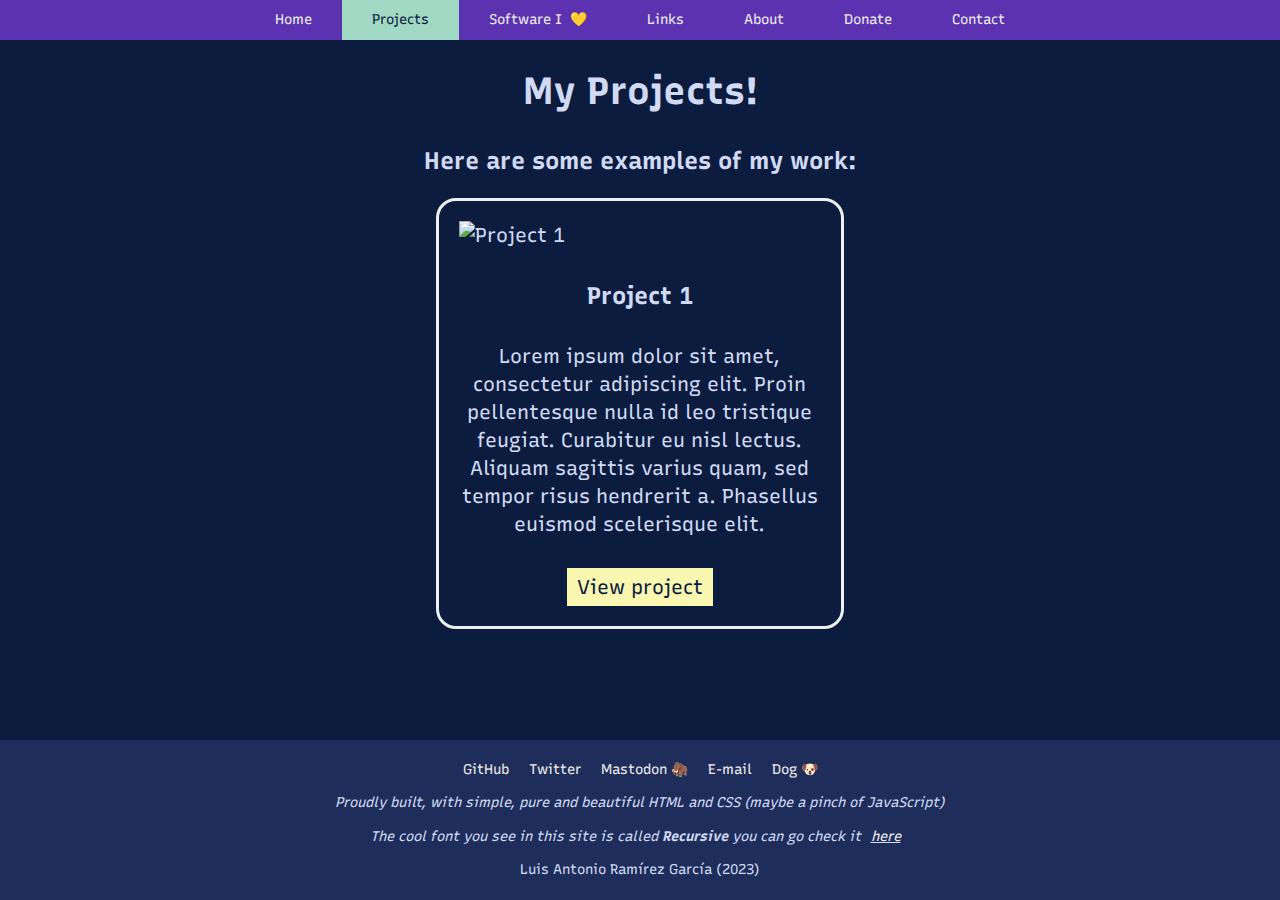
==== projects/index.html @ 69f88235 "chore: rearrange folder structure" ====
<!DOCTYPE html>
<html lang="en">

<head>
  <meta charset="UTF-8">
  <title>Projects | Tony Ram&iacute;rez</title>
  <meta name="viewport" content="width=device-width, initial-scale=1">
  <link rel="stylesheet" href="../css/normalize.css">
  <link rel="stylesheet" href="../css/styles.css">
  <link rel="preconnect" href="https://fonts.gstatic.com">
  <link rel="stylesheet" href="https://cdnjs.cloudflare.com/ajax/libs/font-awesome/4.7.0/css/font-awesome.min.css">
  <link href="https://fonts.googleapis.com/css2?family=Recursive:wght@300;500;700;800&display=swap" rel="stylesheet">
  <script src="js/script.js"></script>
</head>

<body>
  <!-- Navbar -->
  <header>
    <nav id="myNavbar">
      <a href="../index.html">Home</a>
      <a href="../projects/index.html" class="active">Projects</a>
      <a href="../used-software/index.html">Software I&nbsp; 💛</a>
      <a href="../links/index.html">Links</a>
      <a href="../about/index.html">About</a>
      <a href="../donate/index.html">Donate</a>
      <a href="../contact/index.html">Contact</a>
      <a href="javascript:void(0);" class="hamburger" onclick="navMenu()">
        <i class="fa fa-bars" id="myHamburger"></i>
      </a>
  </header>

  <!-- Main content -->
  <main>
    <header>
      <h1>My Projects!</h1>
      <h2>Here are some examples of my work:</h2>
      <!-- TODO: add content -->
    </header>

    <section class="project-rows">
    <div class="entry">
      <img src="https://via.placeholder.com/600x600" alt="Project 1">
      <h2>Project 1</h2>
      <p>Lorem ipsum dolor sit amet, consectetur adipiscing elit. Proin pellentesque nulla id leo tristique feugiat.
        Curabitur eu nisl lectus. Aliquam sagittis varius quam, sed tempor risus hendrerit a. Phasellus euismod
        scelerisque elit.</p>
      <a href="#">View project</a>
    </div>
    </section>
  </main>

  <!-- Footer -->
  <footer>
    <a href="https://github.com/Croobat" target="_blank">GitHub</a>
    <a href="https://twitter.com/tony_tongolele" target="_blank">Twitter</a>
    <a rel="me" href="https://mastodon.social/@croobat" target="_blank">Mastodon 🦣</a>
    <a href="mailto:tonyramirez.business@outlook.com?subject=Visit%20from%20website&body=Hi%20Tony!">E-mail</a>
    <a href="https://peluchin.croobat.com" target="_blank">Dog 🐶</a>
    <p class="footer-note"><i>Proudly built, with simple, pure and beautiful HTML and CSS (maybe a pinch of
        JavaScript)</i></p>
    <p class="footer-note">
      <i>
        The cool font you see in this site is called
        <b>Recursive</b>
        you can go check it<u><a href="https://www.recursive.design/" target="_blank">here</a></u>
      </i>
    </p>
    <p class="footer-note">Luis Antonio Ram&iacute;rez Garc&iacute;a (2023)</p>
  </footer>
</body>

</html>
---- css/styles.css ----
:root {
  font-size: 62.5%;

  --primary-color: #5B33B0;
  --secondary-color: #1E2D59;
  --tertiary-color: #A2D9C4;
  --dark-color: #0C1C3E;
  --light-color: #EEEEEE;
  --yellow-color: #F9F7AF;
  --pink-color: #FFA3D7;
  --blue-color: #8BE9FD;
  --orange-color: #FFB48E;
  --text-color: #D0DAF5;

  --fs-xl: 2.8rem;
  --fs-lg: 2.0rem;
  --fs-md: 1.6rem;
  --fs-sm: 1.2rem;
}

@media only screen and (min-width: 768px) {
  :root {
    --fs-xl: 3.8rem;
    --fs-lg: 2.4rem;
    --fs-md: 2rem;
    --fs-sm: 1.4rem;
  }
}

@media only screen and (min-width: 1366px) {
  :root {
    --fs-xl: 4.8rem;
    --fs-lg: 3rem;
    --fs-md: 2.2rem;
    --fs-sm: 1.6rem;
  }
}


html, body {
  height: 100%;
  line-height: 1.4;
}

html {
  font-family: "Recursive", sans-serif;
  background-color: var(--dark-color);
}

body {
  font-size: var(--fs-md);
  min-height: 100%;
  display: flex;
  flex-direction: column;
}

header {
  width: 100%;
}

nav {
  background-color: var(--primary-color);
  display: flex;
  justify-content: space-between;
  align-items: center;
  position: fixed;
  top: 0;
  width: 100%;
  z-index: 1;
  overflow: hidden;
  text-wrap: nowrap;
}
nav a {
  font-size: var(--fs-sm);
  color: var(--light-color);
  display: block;
  padding: 10px 30px;
  text-decoration: none;
  text-align: center;
  float: left;
  transition: 0.2s;
}
nav a:hover {
  background-color: var(--tertiary-color);
  color: black;
}
nav a.active {
  background-color: var(--tertiary-color);
  color: var(--dark-color);
}

strong {
  font-weight: bold;
  color: var(--pink-color);
}

em {
  font-style: italic;
  color: var(--blue-color);
}

.link-list {
  max-width: 70ch;
}

@media only screen and (max-width: 768px) {
  nav a:not(:first-child) {
    display: none;
  }
  nav a:first-child:not(.active) {
    background-color: var(--yellow-color);
    color: var(--dark-color);
  }
  nav a.hamburger {
    float: right;
    display: block;
  }

  nav.responsive {
    position: fixed;
    display: block;
  }

  nav.responsive :not(:first-child):not(:last-child) {
    padding: 25px 30px;
    transition: 0.2s;
  }
  nav.responsive a {
    float: none;
    display: block;
    text-align: left;
  }
  nav.responsive a.hamburger {
    color: var(--dark-color);
    position: absolute;
    right: 0;
    top: 0;
  }
}

main {
  background-color: var(--dark-color);
  color: var(--text-color);
  padding: 40px 20px;
  display: flex;
  flex-direction: column;
  flex-wrap: wrap;
  justify-content: space-evenly;
  align-items: center;
}
main h1 {
  text-align: center;
  font-size: var(--fs-xl);
}
main h2 {
  text-align: center;
  font-size: var(--fs-lg);
}
main h3 {
  color: var(--orange-color);
  font-size: var(--fs-lg);
}
main p {
  font-size: var(--fs-md);
  margin-bottom: 20px;
  max-width: 70ch;
}
main a {
  color: var(--yellow-color);
}

.entry {
  display: flex;
  flex-direction: column;
  align-items: center;
  margin-bottom: 20px;
  border: 3px solid var(--light-color);
  border-radius: 20px;
  padding: 20px;
  margin: 0 20px 50px 20px;
}
.entry img {
  max-width: 100%;
  margin-bottom: 10px;
}
.entry h2 {
  font-size: var(--fs-lg);
  margin-bottom: 10px;
}
.entry p {
  font-size: var(--fs-md);
  text-align: center;
}
.entry a {
  background-color: var(--yellow-color);
  color: var(--dark-color);
  padding: 5px 10px;
  text-decoration: none;
  margin-top: 10px;
}

footer {
  background-color: var(--secondary-color);
  font-size: var(--fs-sm);
  display: flex;
  flex-wrap: wrap;
  justify-content: center;
  align-items: center;
  padding: 20px 0;
  width: 100%;
  margin-top: auto;
}
.footer-note {
  color: var(--text-color);
  text-align: center;
  width: 100%;
  margin-bottom: 0;
}
footer a {
  color: var(--light-color);
  text-decoration: none;
  margin: 0 10px;
}

.hero {
  display: flex;
  flex-direction: column-reverse;
  text-align: center;
}
.hero p {
  text-align: left;
}
.hero img {
  max-width: 50%;
  vertical-align: middle;
  margin-bottom: 20px;
  border-radius: 50%;
  width: 100%;
}
.hero div:first-child {
  flex-basis: 65%;
  padding: 0 1rem;
}
.hero div:last-child {
  flex-basis: 35%;
}


@media only screen and (min-width: 768px) {
  nav {
    justify-content: center;
  }

  nav .hamburger {
    display: none;
  }

  .entry {
    width: 40%;
    margin: 0 10px 50px 10px;
  }
  .entry img {
    width: 100%;
  }

  .hero {
    flex-direction: row;
    align-items: center;
  }
  .hero img {
    max-width: 300px;
  }

  .project-rows {
    display: flex;
    flex-direction: row;
    flex-wrap: wrap;
    justify-content: space-evenly;
    align-items: center;
  }
}


@media only screen and (min-width: 1366px) {
  main {
    padding: 50px;
  }
  .entry {
    border: 4px solid var(--light-color);
    width: 28%;
    margin: 0 10px 50px 10px;
  }

  .hero img {
    max-width: 400px;
  }
}
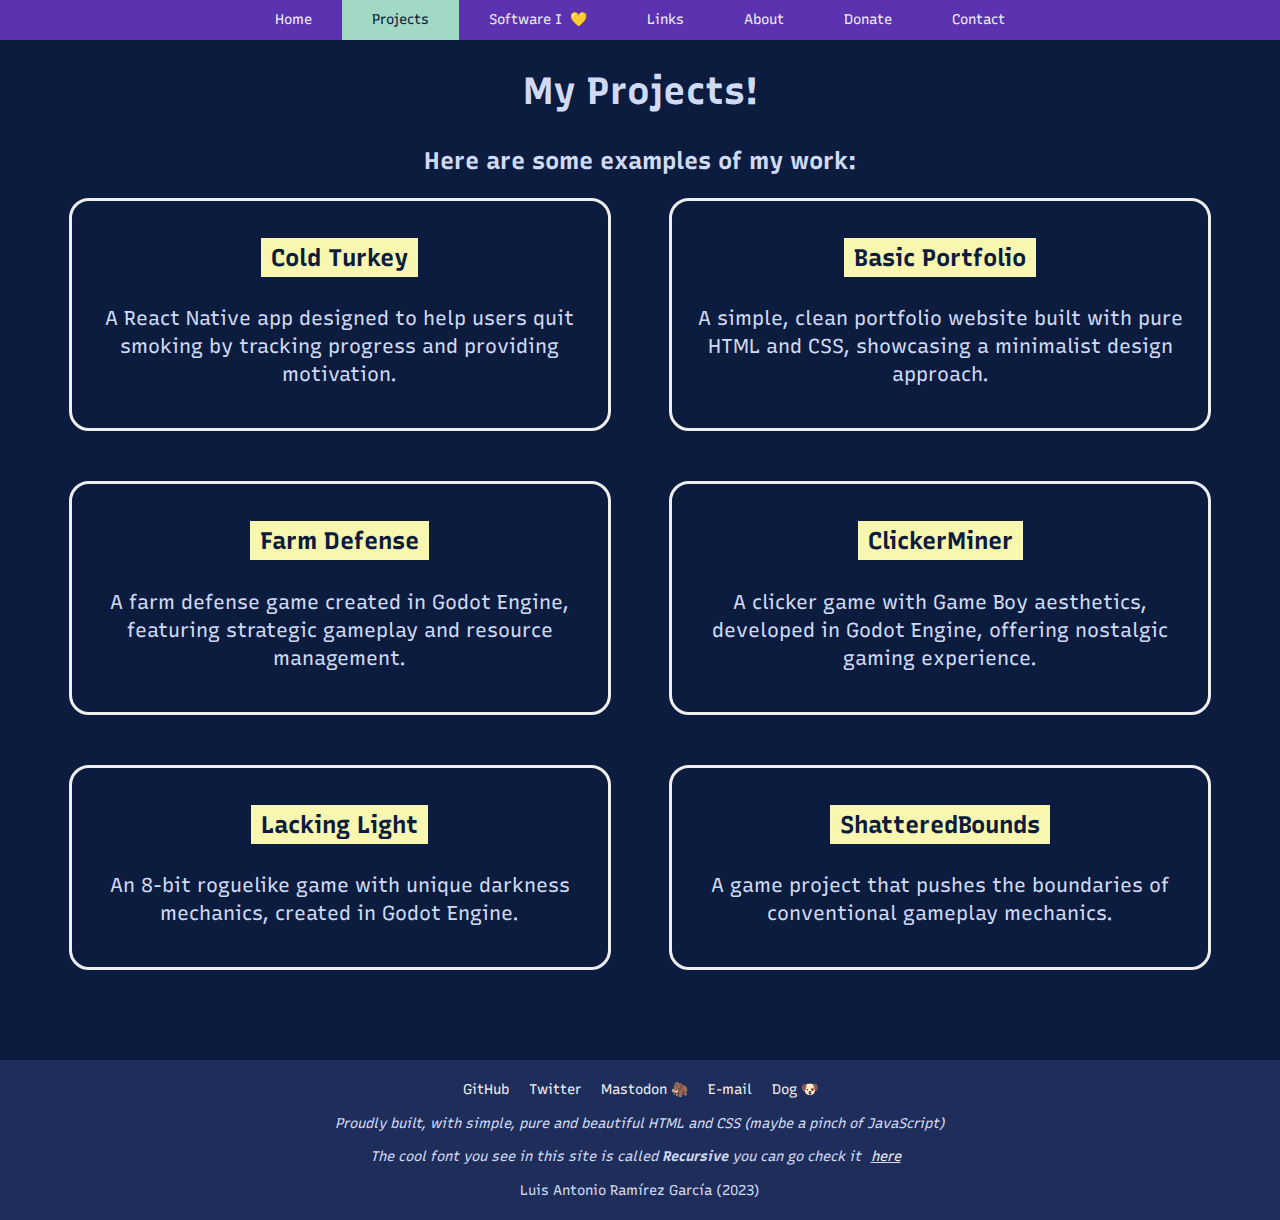
==== commit 3b7e7976: "feat(projects): Add project links to GitHub repositories" ====
--- a/projects/index.html
+++ b/projects/index.html
@@ -38,14 +38,35 @@
     </header>
 
     <section class="project-rows">
-    <div class="entry">
-      <img src="https://via.placeholder.com/600x600" alt="Project 1">
-      <h2>Project 1</h2>
-      <p>Lorem ipsum dolor sit amet, consectetur adipiscing elit. Proin pellentesque nulla id leo tristique feugiat.
-        Curabitur eu nisl lectus. Aliquam sagittis varius quam, sed tempor risus hendrerit a. Phasellus euismod
-        scelerisque elit.</p>
-      <a href="#">View project</a>
-    </div>
+      <div class="entry">
+        <h2><a href="https://github.com/croobat/cold-turkey" target="_blank">Cold Turkey</a></h2>
+        <p>A React Native app designed to help users quit smoking by tracking progress and providing motivation.</p>
+      </div>
+
+      <div class="entry">
+        <h2><a href="https://github.com/croobat/basic-portfolio" target="_blank">Basic Portfolio</a></h2>
+        <p>A simple, clean portfolio website built with pure HTML and CSS, showcasing a minimalist design approach.</p>
+      </div>
+
+      <div class="entry">
+        <h2><a href="https://github.com/croobat/Farm-Defense" target="_blank">Farm Defense</a></h2>
+        <p>A farm defense game created in Godot Engine, featuring strategic gameplay and resource management.</p>
+      </div>
+
+      <div class="entry">
+        <h2><a href="https://github.com/croobat/ClickerMiner" target="_blank">ClickerMiner</a></h2>
+        <p>A clicker game with Game Boy aesthetics, developed in Godot Engine, offering nostalgic gaming experience.</p>
+      </div>
+
+      <div class="entry">
+        <h2><a href="https://github.com/croobat/lacking-light" target="_blank">Lacking Light</a></h2>
+        <p>An 8-bit roguelike game with unique darkness mechanics, created in Godot Engine.</p>
+      </div>
+
+      <div class="entry">
+        <h2><a href="https://github.com/croobat/ShatteredBounds" target="_blank">ShatteredBounds</a></h2>
+        <p>A game project that pushes the boundaries of conventional gameplay mechanics.</p>
+      </div>
     </section>
   </main>
 
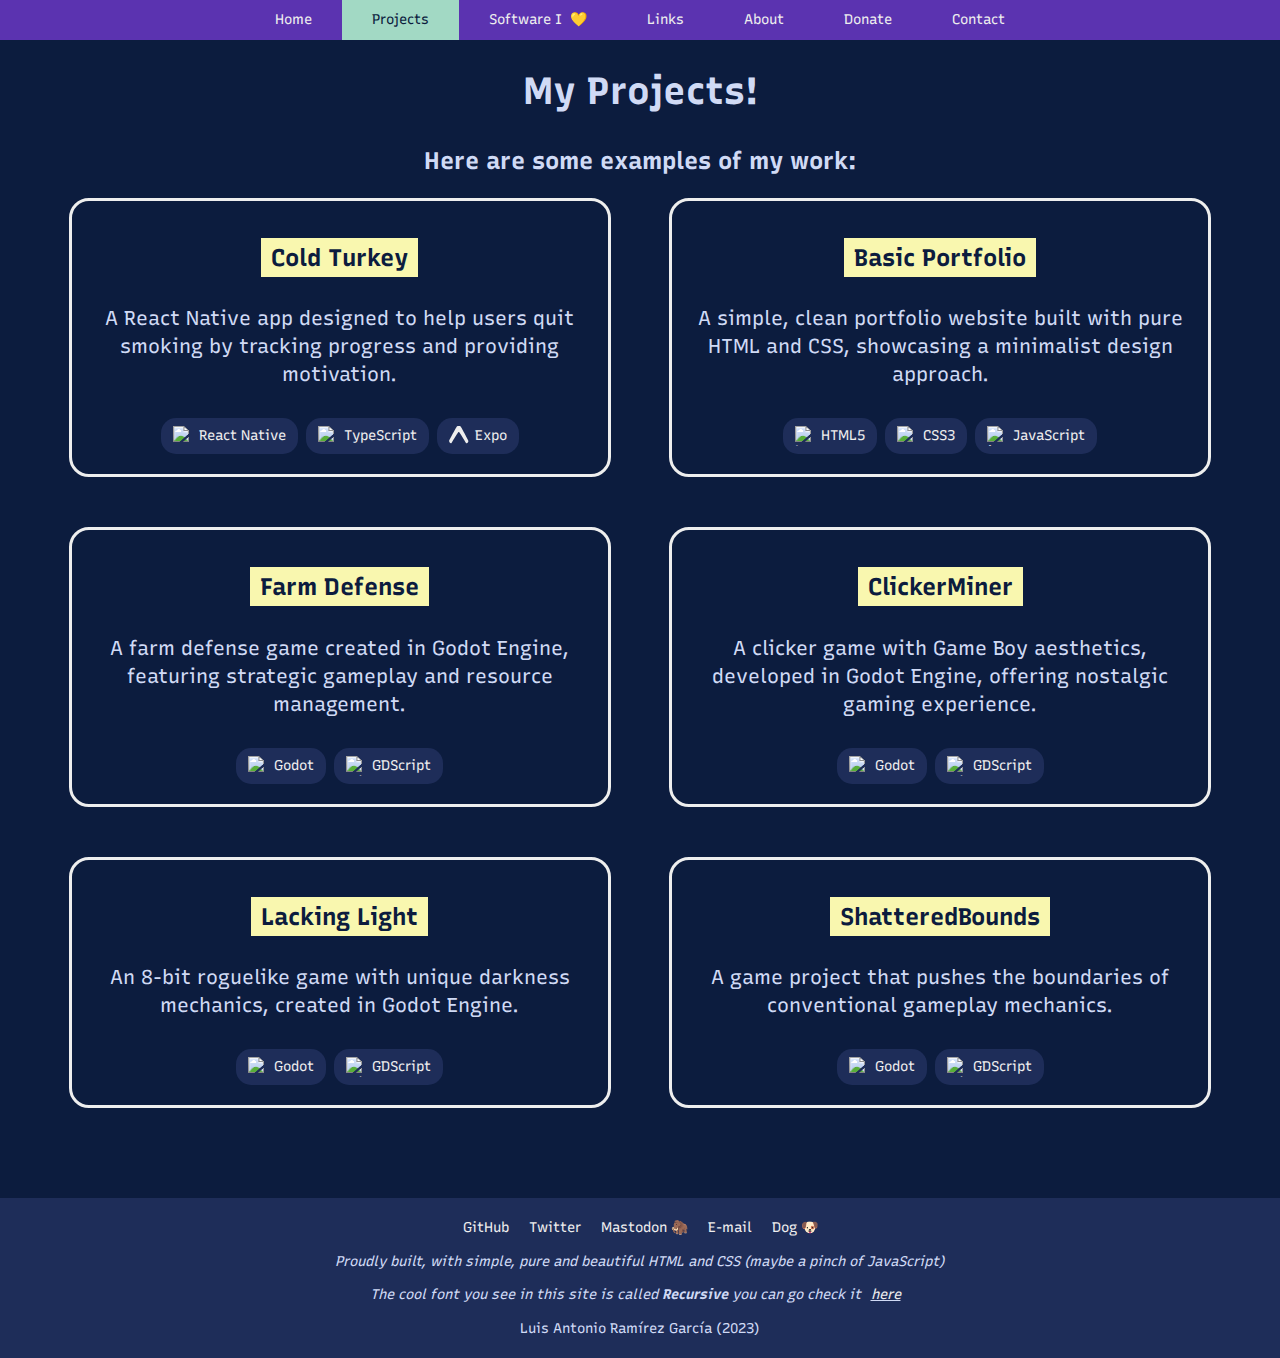
==== commit 79d0e100: "feat(projects): add tech tags to project entries" ====
--- a/projects/index.html
+++ b/projects/index.html
@@ -10,6 +10,7 @@
   <link rel="preconnect" href="https://fonts.gstatic.com">
   <link rel="stylesheet" href="https://cdnjs.cloudflare.com/ajax/libs/font-awesome/4.7.0/css/font-awesome.min.css">
   <link href="https://fonts.googleapis.com/css2?family=Recursive:wght@300;500;700;800&display=swap" rel="stylesheet">
+  <script src="https://cdn.jsdelivr.net/npm/simple-icons@v11.0.0/dist/simple-icons.min.js"></script>
   <script src="js/script.js"></script>
 </head>
 
@@ -41,31 +42,101 @@
       <div class="entry">
         <h2><a href="https://github.com/croobat/cold-turkey" target="_blank">Cold Turkey</a></h2>
         <p>A React Native app designed to help users quit smoking by tracking progress and providing motivation.</p>
+        <div class="tech-tags">
+          <span class="tag">
+            <img src="https://raw.githubusercontent.com/devicons/devicon/1119b9f84c0290e0f0b38982099a2bd027a48bf1/icons/react/react-original.svg" alt="react" width="20" height="20"/>
+            React Native
+          </span>
+          <span class="tag">
+            <img src="https://raw.githubusercontent.com/devicons/devicon/1119b9f84c0290e0f0b38982099a2bd027a48bf1/icons/typescript/typescript-original.svg" alt="typescript" width="20" height="20"/>
+            TypeScript
+          </span>
+          <span class="tag">
+            <svg viewBox="0 0 20 20" fill="currentColor" width="20" height="20" title="Expo">
+              <path d="M9.258 6.342c.158-.23.331-.26.472-.26.14 0 .374.03.532.26 2.06 2.806 6.332 10.208 6.727 10.611.585.597 1.388.225 1.854-.452.46-.667.587-1.135.587-1.634 0-.34-6.653-12.614-7.324-13.636C11.462.248 11.252 0 10.15 0h-.825c-1.1 0-1.259.248-1.903 1.23C6.75 2.254.097 14.528.097 14.868c0 .5.127.967.587 1.634.466.677 1.269 1.05 1.854.452.395-.403 4.661-7.805 6.72-10.61z"/>
+            </svg>
+            Expo
+          </span>
+        </div>
       </div>
 
       <div class="entry">
         <h2><a href="https://github.com/croobat/basic-portfolio" target="_blank">Basic Portfolio</a></h2>
         <p>A simple, clean portfolio website built with pure HTML and CSS, showcasing a minimalist design approach.</p>
+        <div class="tech-tags">
+          <span class="tag">
+            <img src="https://raw.githubusercontent.com/devicons/devicon/1119b9f84c0290e0f0b38982099a2bd027a48bf1/icons/html5/html5-original.svg" alt="html" width="20" height="20"/>
+            HTML5
+          </span>
+          <span class="tag">
+            <img src="https://raw.githubusercontent.com/devicons/devicon/1119b9f84c0290e0f0b38982099a2bd027a48bf1/icons/css3/css3-original.svg" alt="css" width="20" height="20"/>
+            CSS3
+          </span>
+          <span class="tag">
+            <img src="https://raw.githubusercontent.com/devicons/devicon/1119b9f84c0290e0f0b38982099a2bd027a48bf1/icons/javascript/javascript-original.svg" alt="javascript" width="20" height="20"/>
+            JavaScript
+          </span>
+        </div>
       </div>
 
       <div class="entry">
         <h2><a href="https://github.com/croobat/Farm-Defense" target="_blank">Farm Defense</a></h2>
         <p>A farm defense game created in Godot Engine, featuring strategic gameplay and resource management.</p>
+        <div class="tech-tags">
+          <span class="tag">
+            <img src="https://raw.githubusercontent.com/devicons/devicon/1119b9f84c0290e0f0b38982099a2bd027a48bf1/icons/godot/godot-original.svg" alt="godot" width="20" height="20"/>
+            Godot
+          </span>
+          <span class="tag">
+            <img src="https://raw.githubusercontent.com/devicons/devicon/1119b9f84c0290e0f0b38982099a2bd027a48bf1/icons/godot/godot-original.svg" alt="gdscript" width="20" height="20"/>
+            GDScript
+          </span>
+        </div>
       </div>
 
       <div class="entry">
         <h2><a href="https://github.com/croobat/ClickerMiner" target="_blank">ClickerMiner</a></h2>
         <p>A clicker game with Game Boy aesthetics, developed in Godot Engine, offering nostalgic gaming experience.</p>
+        <div class="tech-tags">
+          <span class="tag">
+            <img src="https://raw.githubusercontent.com/devicons/devicon/1119b9f84c0290e0f0b38982099a2bd027a48bf1/icons/godot/godot-original.svg" alt="godot" width="20" height="20"/>
+            Godot
+          </span>
+          <span class="tag">
+            <img src="https://raw.githubusercontent.com/devicons/devicon/1119b9f84c0290e0f0b38982099a2bd027a48bf1/icons/godot/godot-original.svg" alt="gdscript" width="20" height="20"/>
+            GDScript
+          </span>
+        </div>
       </div>
 
       <div class="entry">
         <h2><a href="https://github.com/croobat/lacking-light" target="_blank">Lacking Light</a></h2>
         <p>An 8-bit roguelike game with unique darkness mechanics, created in Godot Engine.</p>
+        <div class="tech-tags">
+          <span class="tag">
+            <img src="https://raw.githubusercontent.com/devicons/devicon/1119b9f84c0290e0f0b38982099a2bd027a48bf1/icons/godot/godot-original.svg" alt="godot" width="20" height="20"/>
+            Godot
+          </span>
+          <span class="tag">
+            <img src="https://raw.githubusercontent.com/devicons/devicon/1119b9f84c0290e0f0b38982099a2bd027a48bf1/icons/godot/godot-original.svg" alt="gdscript" width="20" height="20"/>
+            GDScript
+          </span>
+        </div>
       </div>
 
       <div class="entry">
         <h2><a href="https://github.com/croobat/ShatteredBounds" target="_blank">ShatteredBounds</a></h2>
         <p>A game project that pushes the boundaries of conventional gameplay mechanics.</p>
+        <div class="tech-tags">
+          <span class="tag">
+            <img src="https://raw.githubusercontent.com/devicons/devicon/1119b9f84c0290e0f0b38982099a2bd027a48bf1/icons/godot/godot-original.svg" alt="godot" width="20" height="20"/>
+            Godot
+          </span>
+          <span class="tag">
+            <img src="https://raw.githubusercontent.com/devicons/devicon/1119b9f84c0290e0f0b38982099a2bd027a48bf1/icons/godot/godot-original.svg" alt="gdscript" width="20" height="20"/>
+            GDScript
+          </span>
+        </div>
       </div>
     </section>
   </main>
--- a/css/styles.css
+++ b/css/styles.css
@@ -181,7 +181,6 @@
 }
 .entry img {
   max-width: 100%;
-  margin-bottom: 10px;
 }
 .entry h2 {
   font-size: var(--fs-lg);
@@ -295,3 +294,34 @@
     max-width: 400px;
   }
 }
+
+.tech-tags {
+  display: flex;
+  flex-wrap: wrap;
+  gap: 8px;
+  justify-content: center;
+  margin-top: 10px;
+}
+
+.tag {
+  background-color: var(--secondary-color);
+  color: var(--light-color);
+  padding: 8px 12px;
+  border-radius: 15px;
+  font-size: var(--fs-sm);
+  transition: 0.2s;
+  display: inline-flex;
+  align-items: center;
+  gap: 6px;
+}
+
+.tag img {
+  width: 20px;
+  height: 20px;
+  object-fit: contain;
+}
+
+.tag:hover {
+  background-color: var(--primary-color);
+  transform: translateY(-2px);
+}
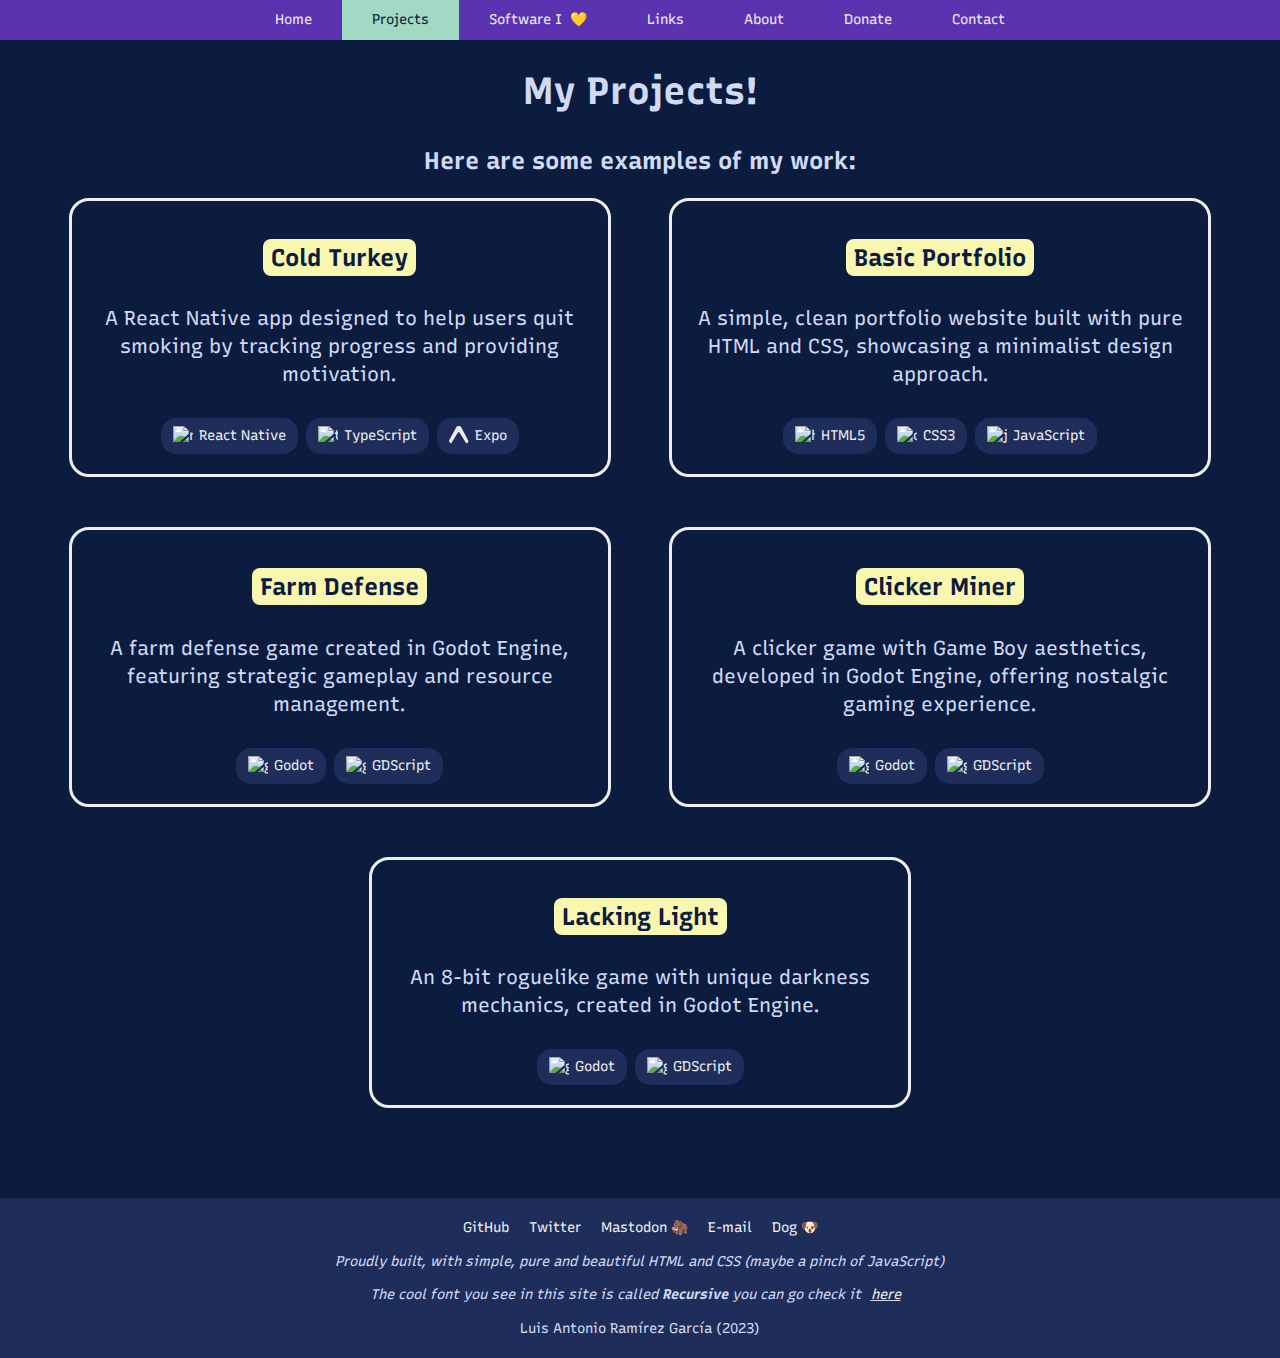
==== commit 61a14af0: "fix(projects): remove unfinished project from the list" ====
--- a/projects/index.html
+++ b/projects/index.html
@@ -95,7 +95,7 @@
       </div>
 
       <div class="entry">
-        <h2><a href="https://github.com/croobat/ClickerMiner" target="_blank">ClickerMiner</a></h2>
+        <h2><a href="https://github.com/croobat/ClickerMiner" target="_blank">Clicker Miner</a></h2>
         <p>A clicker game with Game Boy aesthetics, developed in Godot Engine, offering nostalgic gaming experience.</p>
         <div class="tech-tags">
           <span class="tag">
@@ -112,21 +112,6 @@
       <div class="entry">
         <h2><a href="https://github.com/croobat/lacking-light" target="_blank">Lacking Light</a></h2>
         <p>An 8-bit roguelike game with unique darkness mechanics, created in Godot Engine.</p>
-        <div class="tech-tags">
-          <span class="tag">
-            <img src="https://raw.githubusercontent.com/devicons/devicon/1119b9f84c0290e0f0b38982099a2bd027a48bf1/icons/godot/godot-original.svg" alt="godot" width="20" height="20"/>
-            Godot
-          </span>
-          <span class="tag">
-            <img src="https://raw.githubusercontent.com/devicons/devicon/1119b9f84c0290e0f0b38982099a2bd027a48bf1/icons/godot/godot-original.svg" alt="gdscript" width="20" height="20"/>
-            GDScript
-          </span>
-        </div>
-      </div>
-
-      <div class="entry">
-        <h2><a href="https://github.com/croobat/ShatteredBounds" target="_blank">ShatteredBounds</a></h2>
-        <p>A game project that pushes the boundaries of conventional gameplay mechanics.</p>
         <div class="tech-tags">
           <span class="tag">
             <img src="https://raw.githubusercontent.com/devicons/devicon/1119b9f84c0290e0f0b38982099a2bd027a48bf1/icons/godot/godot-original.svg" alt="godot" width="20" height="20"/>
--- a/css/styles.css
+++ b/css/styles.css
@@ -198,6 +198,19 @@
   margin-top: 10px;
 }
 
+.entry h2 a {
+  color: var(--dark-color);
+  text-decoration: none;
+  transition: all 0.3s ease;
+  padding: 4px 8px;
+  border-radius: 8px;
+}
+
+.entry h2 a:hover {
+  background-color: var(--pink-color);
+  color: var(--dark-color);
+}
+
 footer {
   background-color: var(--secondary-color);
   font-size: var(--fs-sm);
@@ -310,15 +323,17 @@
   border-radius: 15px;
   font-size: var(--fs-sm);
   transition: 0.2s;
-  display: inline-flex;
+  display: flex;
   align-items: center;
   gap: 6px;
+  white-space: nowrap;
 }
 
 .tag img {
   width: 20px;
   height: 20px;
   object-fit: contain;
+  flex-shrink: 0;
 }
 
 .tag:hover {
